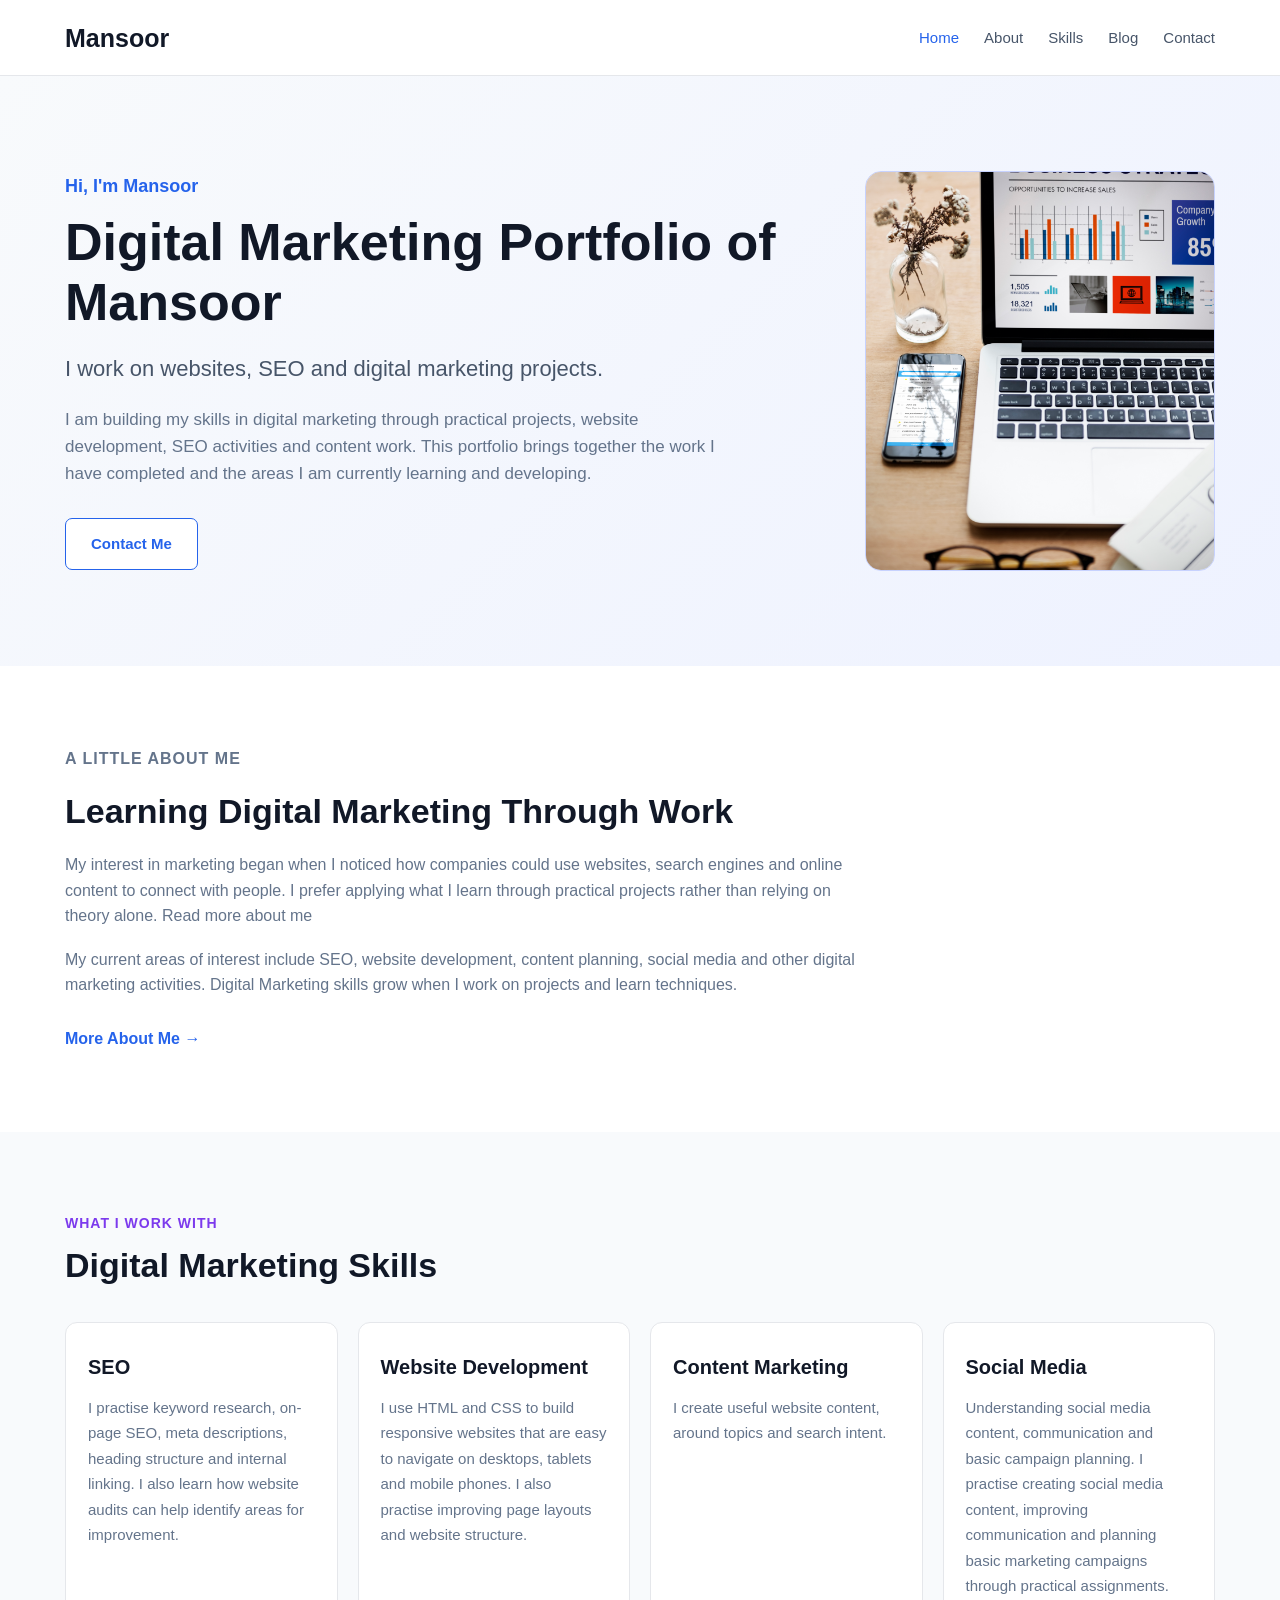
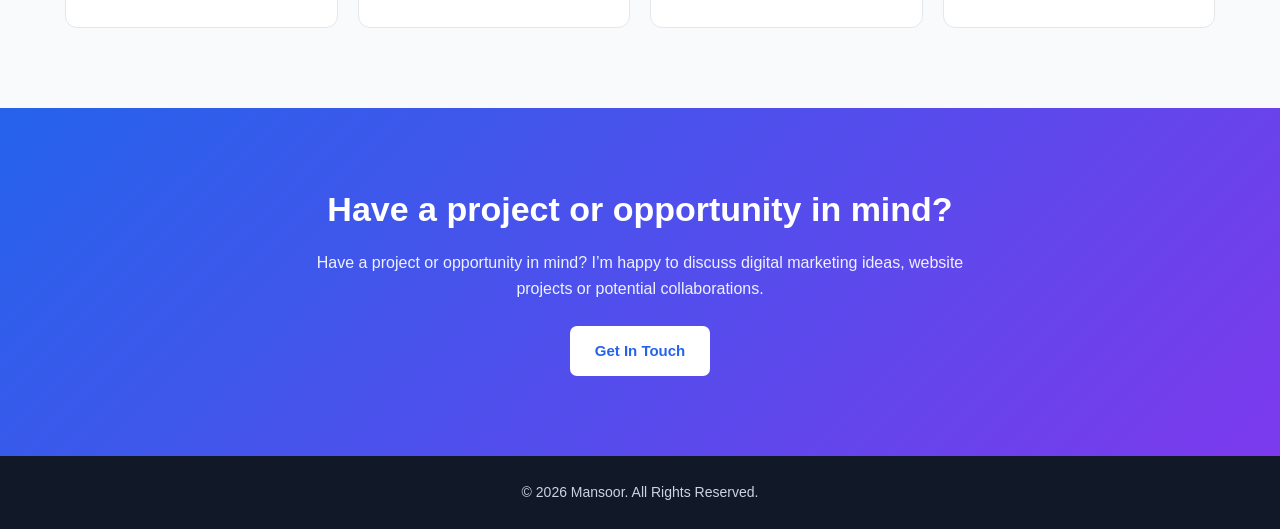
==== index.html @ a64ae4cc "Add canonical URLs for SEO" ====
<!DOCTYPE html>
<html lang="en">

<head>
    
<script type="application/ld+json">
{
  "@context": "https://schema.org",
  "@type": "Person",
  "name": "Mansoor",
  "jobTitle": "Digital Marketing Professional",
  "url": "https://mansoorvstar-lgtm.github.io/digital-marketing-portfolio/",
  "knowsAbout": [
    "Search Engine Optimization",
    "Website Development",
    "Content Marketing",
    "Digital Marketing"
  ]
}
</script>


<script type="application/ld+json">
{
  "@context": "https://schema.org",
  "@type": "WebSite",
  "name": "Mansoor | Digital Marketing Professional",
  "url": "https://mansoorvstar-lgtm.github.io/digital-marketing-portfolio/"
}
</script>


    
    <meta charset="UTF-8">

    <script type="text/javascript">
    (function(c,l,a,r,i,t,y){
        c[a]=c[a]||function(){(c[a].q=c[a].q||[]).push(arguments)};
        t=l.createElement(r);t.async=1;t.src="https://www.clarity.ms/tag/"+i;
        y=l.getElementsByTagName(r)[0];y.parentNode.insertBefore(t,y);
    })(window, document, "clarity", "script", "yx1mmnayr7");
</script>

    <meta name="viewport" content="width=device-width, initial-scale=1.0">

    <title>Mansoor | Digital Marketing Portfolio</title>


    <meta name="msvalidate.01" content="3443048EF9F736C839EA5D90EDDE23BC" />

    <meta name="description" content="Explore Mansoor's digital marketing portfolio featuring SEO practice, website development, content marketing and practical website projects.">
    <link rel="stylesheet" href="CSS/style.css">

    
<!-- Google tag (gtag.js) -->
<script async src="https://www.googletagmanager.com/gtag/js?id=G-HYNZ5QXBGD"></script>
<script>
  window.dataLayer = window.dataLayer || [];
  function gtag(){dataLayer.push(arguments);}
  gtag('js', new Date());
  gtag('config', 'G-HYNZ5QXBGD');
</script>

<link rel="canonical" href="https://mansoorvstar-lgtm.github.io/digital-marketing-portfolio/">

</head>


<body>

    <!-- Header -->
    <header class="header">

        <div class="container nav-container">

            <a href="index.html" class="logo">
                Mansoor
            </a>

            <nav class="navbar">
                <a href="index.html" class="active">Home</a>
                <a href="about.html">About</a>
                <a href="skills.html">Skills</a>
                <a href="blog.html">Blog</a>
                <a href="contact.html">Contact</a>
            </nav>

        </div>

    </header>


    <!-- Hero Section -->
    <main>

        <section class="hero">

            <div class="container hero-content">

                <div class="hero-text">

                    <p class="hero-small-title">
                        Hi, I'm Mansoor
                    </p>

                    <h1>Digital Marketing Portfolio of Mansoor</h1>

                    <h2>
                        I work on websites, SEO and digital marketing projects.
                    </h2>

                    <p class="hero-description">
                        I am building my skills in digital marketing through practical projects, website development, SEO activities and content work. This portfolio brings together the work I have completed and the areas I am currently learning and developing.
                    </p>

                    <div class="hero-buttons">

                        <a href="contact.html" class="btn secondary-btn">
                            Contact Me
                        </a>

                    </div>

                    </div>

                <div class="hero-image">

    <img src="Images/laptop-office-wooden-table-workplace-technology-concept.jpg"
    alt="Mansoor - Digital Marketing Professional">

</div>

</div>

        </section>


        <!-- About Preview -->
        <section class="intro">

            <div class="container">

                <p class="section-label">
                    A Little About Me
                </p>

                <h2>
                    Learning Digital Marketing Through Work
                </h2>

                <p>
                    My interest in marketing began when I noticed how companies could use websites, search engines and online content to connect with people. I prefer applying what I learn through practical projects rather than relying on theory alone.
                    <a href="about.html">Read more about me</a>
                </p>

                <p>
                    My current areas of interest include SEO, website development, content planning, social media and other digital marketing activities. Digital Marketing skills grow when I work on projects and learn techniques.
                </p>

                <a href="about.html" class="text-link">
                    More About Me →
                </a>

            </div>

        </section>


        <!-- Skills Preview -->
        <section class="skills-preview">

            <div class="container">

                <p class="section-label">
                    What I Work With
                </p>
<h2>Digital Marketing Skills</h2>

                <div class="skills-grid">

                    <div class="skill-card">
                        <h3>SEO</h3>
                        <p>
                            I practise keyword research, on-page SEO, meta descriptions, heading structure and internal linking. I also learn how website audits can help identify areas for improvement.
                        </p>
                    </div>

                    <div class="skill-card">
                        <h3>Website Development</h3>
                        <p>
                            I use HTML and CSS to build responsive websites that are easy to navigate on desktops, tablets and mobile phones. I also practise improving page layouts and website structure.
                        </p>
                    </div>

                    <div class="skill-card">
                        <h3>Content Marketing</h3>
                        <p>
                            I create useful website content, around topics and search intent.
                        </p>
                    </div>

                    <div class="skill-card">
                        <h3>Social Media</h3>
                        <p>
                            Understanding social media content, communication and basic campaign planning.

                           I practise creating social media content, improving communication and planning basic marketing campaigns through practical assignments.
                        </p>
                    </div>

                </div>

            </div>

        </section>


        


        <!-- Call To Action -->
        <section class="contact-cta">

            <div class="container">

                <h2>
                    Have a project or opportunity in mind?
                </h2>

                <p>
                    Have a project or opportunity in mind? I’m happy to discuss digital marketing ideas, website projects or potential collaborations.
                </p>

                <a href="contact.html" class="btn primary-btn">
                    Get In Touch
                </a>

            </div>

        </section>

    </main>


    <!-- Footer -->
    <footer class="footer">

        <div class="container">

            <p>
                © 2026 Mansoor. All Rights Reserved.
            </p>

        </div>

    </footer>


    <script src="js/script.js"></script>

</body>

</html>
---- CSS/style.css ----
/* ================================
   GENERAL RESET
================================ */

* {
    margin: 0;
    padding: 0;
    box-sizing: border-box;
}

html {
    scroll-behavior: smooth;
}

body {
    font-family: Arial, Helvetica, sans-serif;
    line-height: 1.6;
    color: #111827;
    background: #ffffff;
}

a {
    text-decoration: none;
    color: inherit;
}

img {
    max-width: 100%;
    display: block;
}

.container {
    width: 90%;
    max-width: 1150px;
    margin: 0 auto;
}


/* ================================
   HEADER
================================ */

.header {
    background: #ffffff;
    border-bottom: 1px solid #e5e7eb;
    position: sticky;
    top: 0;
    z-index: 1000;
}

.nav-container {
    min-height: 75px;
    display: flex;
    align-items: center;
    justify-content: space-between;
    gap: 30px;
}

.logo {
    font-size: 25px;
    font-weight: 700;
    color: #111827;
}

.navbar {
    display: flex;
    align-items: center;
    gap: 25px;
}

.navbar a {
    font-size: 15px;
    color: #475569;
    transition: 0.3s ease;
}

.navbar a:hover,
.navbar a.active {
    color: #2563eb;
}


/* ================================
   HERO SECTION
================================ */

.hero {
    padding: 95px 0;
    background: linear-gradient(135deg, #f8fafc 0%, #eef2ff 100%);
}

.hero-content {
    display: grid;
    grid-template-columns: minmax(0, 1fr) 350px;
    align-items: center;
    gap: 60px;
}

.hero-text {
    min-width: 0;
}

.hero-small-title {
    font-size: 18px;
    color: #2563eb;
    font-weight: 600;
    margin-bottom: 12px;
}

.hero h1 {
    font-size: 52px;
    line-height: 1.15;
    color: #111827;
    margin-bottom: 18px;
}

.hero h2 {
    font-size: 22px;
    font-weight: 500;
    color: #475569;
    margin-bottom: 20px;
}

.hero-description {
    max-width: 650px;
    color: #64748b;
    font-size: 17px;
    margin-bottom: 30px;
}

.hero-buttons {
    display: flex;
    gap: 15px;
    flex-wrap: wrap;
}


/* ================================
   HERO IMAGE
================================ */

.hero-image {
    width: 350px;
    display: flex;
    justify-content: center;
    align-items: center;
}

.hero-image img {
    width: 350px;
    height: 400px;
    object-fit: cover;
    border-radius: 16px;
    border: 1px solid #c7d2fe;
}


/* ================================
   BUTTONS
================================ */

.btn {
    display: inline-block;
    padding: 13px 25px;
    border-radius: 7px;
    font-size: 15px;
    font-weight: 600;
    transition: 0.3s ease;
}

.primary-btn {
    background: #2563eb;
    color: #ffffff;
}

.primary-btn:hover {
    background: #1d4ed8;
    transform: translateY(-2px);
}

.secondary-btn {
    border: 1px solid #2563eb;
    color: #2563eb;
    background: #ffffff;
}

.secondary-btn:hover {
    background: #2563eb;
    color: #ffffff;
}


/* ================================
   COMMON SECTIONS
================================ */

.intro,
.skills-preview,
.projects-preview,
.contact-cta {
    padding: 80px 0;
}

.section-label {
    color: #7c3aed;
    font-size: 14px;
    font-weight: 700;
    text-transform: uppercase;
    letter-spacing: 1px;
    margin-bottom: 10px;
}

.intro h2,
.skills-preview h2,
.projects-preview h2,
.contact-cta h2 {
    font-size: 34px;
    line-height: 1.25;
    color: #111827;
    margin-bottom: 20px;
}

.intro p,
.projects-preview p {
    max-width: 800px;
    color: #64748b;
    font-size: 16px;
    margin-bottom: 18px;
}


/* ================================
   TEXT LINK
================================ */

.text-link {
    display: inline-block;
    margin-top: 10px;
    color: #2563eb;
    font-weight: 600;
}

.text-link:hover {
    color: #7c3aed;
}


/* ================================
   SKILLS SECTION
================================ */

.skills-preview {
    background: #f8fafc;
}

.skills-grid {
    display: grid;
    grid-template-columns: repeat(4, 1fr);
    gap: 20px;
    margin-top: 35px;
}

.skill-card {
    background: #ffffff;
    padding: 28px 22px;
    border: 1px solid #e5e7eb;
    border-radius: 12px;
    transition: 0.3s ease;
}

.skill-card:hover {
    transform: translateY(-6px);
    border-color: #c7d2fe;
    box-shadow: 0 12px 30px rgba(37, 99, 235, 0.10);
}

.skill-card h3 {
    font-size: 20px;
    color: #111827;
    margin-bottom: 12px;
}

.skill-card p {
    color: #64748b;
    font-size: 15px;
    line-height: 1.7;
}


/* ================================
   PROJECTS SECTION
================================ */

.projects-preview {
    text-align: center;
    background: #ffffff;
}

.projects-preview p {
    margin-left: auto;
    margin-right: auto;
    margin-bottom: 28px;
}


/* ================================
   CONTACT CTA
================================ */

.contact-cta {
    background: linear-gradient(135deg, #2563eb 0%, #7c3aed 100%);
    text-align: center;
    color: #ffffff;
}

.contact-cta h2 {
    color: #ffffff;
}

.contact-cta p {
    max-width: 700px;
    margin: 0 auto 25px;
    color: #eef2ff;
    font-size: 16px;
}

.contact-cta .primary-btn {
    background: #ffffff;
    color: #2563eb;
}

.contact-cta .primary-btn:hover {
    background: #f1f5f9;
}


/* ================================
   FOOTER
================================ */

.footer {
    background: #111827;
    color: #ffffff;
    text-align: center;
    padding: 25px 0;
}

.footer p {
    font-size: 14px;
    color: #cbd5e1;
}


/* ================================
   SKILLS PAGE
================================ */

.page-header {
    padding: 90px 0 60px;
    background: linear-gradient(135deg, #f8fafc, #eef2ff);
    text-align: center;
}

.page-header .section-label {
    margin-bottom: 12px;
}

.page-header h1 {
    font-size: 42px;
    margin-bottom: 18px;
    color: #111827;
}

.page-header p {
    max-width: 700px;
    margin: 0 auto;
    color: #64748b;
    line-height: 1.8;
    font-size: 17px;
}

.skills-section {
    padding: 80px 0;
    background: #ffffff;
}

.skill-detail {
    max-width: 900px;
    margin: 0 auto 28px;
    padding: 32px 36px;
    background: #f8fafc;
    border: 1px solid #e2e8f0;
    border-radius: 14px;
    transition: 0.3s ease;
}

.skill-detail:hover {
    transform: translateY(-4px);
    border-color: #c7d2fe;
    box-shadow: 0 10px 30px rgba(37, 99, 235, 0.08);
}

.skill-detail h2 {
    margin-bottom: 14px;
    color: #2563eb;
    font-size: 24px;
}

.skill-detail p {
    margin: 0;
    color: #475569;
    line-height: 1.8;
    font-size: 16px;
}


/* ================================
   ABOUT PAGE
================================ */

.about-page {
    background: #ffffff;
}

.about-hero {
    padding: 90px 0 70px;
    background: linear-gradient(135deg, #f8fafc 0%, #eef2ff 100%);
}

.about-hero-content {
    max-width: 900px;
}

.about-hero .section-label {
    margin-bottom: 12px;
}

.about-hero h1 {
    font-size: 44px;
    line-height: 1.2;
    color: #111827;
    margin-bottom: 20px;
}

.about-hero-intro {
    max-width: 800px;
    color: #64748b;
    font-size: 17px;
    line-height: 1.9;
}

.about-content {
    padding: 80px 0;
    background: #ffffff;
}

.about-text {
    max-width: 900px;
    margin: 0 auto;
}

.about-text p {
    color: #475569;
    font-size: 16px;
    line-height: 1.9;
    margin-bottom: 24px;
}

.about-text p:last-child {
    margin-bottom: 0;
}

.about-highlight {
    margin-top: 30px;
    padding: 22px 25px;
    border-left: 4px solid #7c3aed;
    background: #f5f3ff;
    border-radius: 8px;
}

.about-highlight p {
    margin: 0;
    color: #4c1d95;
}


/* ================================
   BLOG PAGE
================================ */

.blog-page {
    padding: 80px 0;
    background: #ffffff;
}

.blog-header {
    padding: 90px 0 60px;
    background: linear-gradient(135deg, #f8fafc, #eef2ff);
}

.blog-header-content {
    max-width: 850px;
}

.blog-header .section-label {
    margin-bottom: 12px;
}

.blog-header h1 {
    font-size: 44px;
    line-height: 1.2;
    color: #111827;
    margin-bottom: 20px;
}

.blog-header p {
    max-width: 750px;
    color: #64748b;
    font-size: 17px;
    line-height: 1.8;
}

.blog-content {
    max-width: 900px;
    margin: 0 auto;
}

.blog-post {
    padding: 35px 0;
    border-bottom: 1px solid #e5e7eb;
}

.blog-post:last-child {
    border-bottom: none;
}

.blog-post h2 {
    color: #2563eb;
    font-size: 27px;
    line-height: 1.3;
    margin-bottom: 18px;
}

.blog-post p {
    color: #475569;
    font-size: 16px;
    line-height: 1.9;
    margin-bottom: 20px;
}

.blog-post p:last-child {
    margin-bottom: 0;
}

.blog-highlight {
    margin: 20px 0 0;
    padding: 22px 25px;
    background: #f5f3ff;
    border-left: 4px solid #7c3aed;
    border-radius: 8px;
}

.blog-highlight p {
    margin: 0;
    color: #4c1d95;
}


/* ================================
   CONTACT PAGE
================================ */

.contact-page {
    background: #ffffff;
}

.contact-hero {
    padding: 90px 0 65px;
    background: linear-gradient(135deg, #f8fafc 0%, #eef2ff 100%);
}

.contact-hero h1 {
    font-size: 44px;
    line-height: 1.2;
    color: #111827;
    margin-bottom: 20px;
}

.contact-intro {
    max-width: 800px;
    color: #64748b;
    font-size: 17px;
    line-height: 1.9;
}

.contact-content {
    padding: 80px 0;
    background: #ffffff;
}

.contact-grid {
    display: grid;
    grid-template-columns: 1fr 1fr;
    gap: 50px;
    align-items: start;
}

.contact-info {
    padding: 35px;
    background: #f8fafc;
    border: 1px solid #e2e8f0;
    border-radius: 16px;
}

.contact-info h2 {
    color: #111827;
    font-size: 28px;
    margin-bottom: 20px;
}

.contact-info > p {
    color: #475569;
    font-size: 16px;
    line-height: 1.9;
    margin-bottom: 30px;
}

.contact-item {
    padding: 20px 0;
    border-top: 1px solid #e2e8f0;
}

.contact-item h3 {
    color: #2563eb;
    font-size: 18px;
    margin-bottom: 8px;
}

.contact-item p {
    color: #64748b;
    font-size: 15px;
    line-height: 1.7;
}

.interest-list {
    list-style: none;
    padding: 0;
    margin: 0;
}

.interest-list li {
    position: relative;
    padding: 7px 0 7px 20px;
    color: #64748b;
    font-size: 15px;
}

.interest-list li::before {
    content: "•";
    position: absolute;
    left: 0;
    color: #7c3aed;
    font-weight: 700;
}

.contact-form-box {
    background: #ffffff;
    padding: 35px;
    border: 1px solid #e2e8f0;
    border-radius: 16px;
}

.contact-form-box h2 {
    color: #111827;
    font-size: 28px;
    margin-bottom: 15px;
}

.contact-form-box > p {
    color: #64748b;
    font-size: 15px;
    line-height: 1.8;
    margin-bottom: 30px;
}

.contact-form {
    width: 100%;
}

.form-group {
    margin-bottom: 20px;
}

.form-group label {
    display: block;
    margin-bottom: 8px;
    color: #111827;
    font-size: 15px;
    font-weight: 600;
}

.form-group input,
.form-group textarea {
    width: 100%;
    padding: 13px 15px;
    border: 1px solid #cbd5e1;
    border-radius: 7px;
    background: #ffffff;
    color: #111827;
    font-family: Arial, Helvetica, sans-serif;
    font-size: 15px;
    outline: none;
    transition: 0.3s ease;
}

.form-group input:focus,
.form-group textarea:focus {
    border-color: #2563eb;
    box-shadow: 0 0 0 3px rgba(37, 99, 235, 0.08);
}

.form-group textarea {
    resize: vertical;
    min-height: 160px;
}

.contact-form .btn {
    border: none;
    cursor: pointer;
}


/* ================================
   TABLET
================================ */

@media (max-width: 900px) {

    .navbar {
        gap: 15px;
    }

    .navbar a {
        font-size: 14px;
    }

    .hero-content {
        grid-template-columns: minmax(0, 1fr) 280px;
        gap: 35px;
    }

    .hero h1 {
        font-size: 42px;
    }

    .hero-image {
        width: 280px;
    }

    .hero-image img {
        width: 280px;
        height: 330px;
    }

    .skills-grid {
        grid-template-columns: repeat(2, 1fr);
    }
}


/* ================================
   MOBILE
================================ */

@media (max-width: 700px) {

    .nav-container {
        min-height: 75px;
        padding: 15px 0;
    }

    .navbar {
        gap: 12px 18px;
        justify-content: center;
        flex-wrap: wrap;
    }

    .navbar a {
        font-size: 14px;
    }

    .hero {
        padding: 60px 0;
    }

    .hero-content {
        display: flex;
        flex-direction: column;
        text-align: center;
        gap: 35px;
    }

    .hero-text {
        width: 100%;
    }

    .hero h1 {
        font-size: 36px;
    }

    .hero h2 {
        font-size: 19px;
    }

    .hero-description {
        font-size: 16px;
        margin-left: auto;
        margin-right: auto;
    }

    .hero-buttons {
        justify-content: center;
    }

    .hero-image {
        width: 100%;
        display: flex;
        justify-content: center;
        align-items: center;
    }

    .hero-image img {
        width: 320px;
        max-width: 100%;
        height: 360px;
    }

    .intro,
    .skills-preview,
    .projects-preview,
    .contact-cta {
        padding: 60px 0;
    }

    .intro h2,
    .skills-preview h2,
    .projects-preview h2,
    .contact-cta h2 {
        font-size: 28px;
    }

    .skills-grid {
        grid-template-columns: 1fr;
    }

    .page-header {
        padding: 65px 20px 45px;
    }

    .page-header h1 {
        font-size: 32px;
    }

    .skills-section {
        padding: 50px 20px;
    }

    .skill-detail {
        padding: 25px 22px;
        margin-bottom: 20px;
    }

    .skill-detail h2 {
        font-size: 21px;
    }

    .skill-detail p {
        font-size: 15px;
    }

    .about-hero {
        padding: 65px 20px 50px;
    }

    .about-hero h1 {
        font-size: 34px;
    }

    .about-hero-intro {
        font-size: 16px;
    }

    .about-content {
        padding: 55px 20px;
    }

    .about-text p {
        font-size: 15px;
    }

    .blog-header {
        padding: 65px 20px 50px;
    }

    .blog-header h1 {
        font-size: 34px;
    }

    .blog-header p {
        font-size: 16px;
    }

    .blog-page {
        padding: 50px 20px;
    }

    .blog-content {
        max-width: 100%;
    }

    .blog-post {
        padding: 28px 0;
    }

    .blog-post h2 {
        font-size: 23px;
    }

    .blog-post p {
        font-size: 15px;
    }

    .contact-hero {
        padding: 65px 20px 50px;
    }

    .contact-hero h1 {
        font-size: 34px;
    }

    .contact-intro {
        font-size: 16px;
    }

    .contact-content {
        padding: 55px 20px;
    }

    .contact-grid {
        grid-template-columns: 1fr;
        gap: 30px;
    }

    .contact-info,
    .contact-form-box {
        padding: 28px 22px;
    }

    .contact-info h2,
    .contact-form-box h2 {
        font-size: 24px;
    }
}


/* ================================
   SMALL MOBILE
================================ */

@media (max-width: 450px) {

    .container {
        width: 92%;
    }

    .logo {
        font-size: 23px;
    }

    .navbar {
        gap: 10px 14px;
    }

    .navbar a {
        font-size: 13px;
    }

    .hero h1 {
        font-size: 31px;
    }

    .hero h2 {
        font-size: 18px;
    }

    .btn {
        width: 100%;
        text-align: center;
    }

    .hero-buttons {
        width: 100%;
    }

    .hero-image img {
        width: 280px;
        height: 320px;
    }

    .page-header h1,
    .about-hero h1,
    .blog-header h1,
    .contact-hero h1 {
        font-size: 30px;
    }

    .blog-page {
        padding: 45px 18px;
    }

    .blog-post h2 {
        font-size: 21px;
    }

    .contact-info,
    .contact-form-box {
        padding: 24px 18px;
    }

    .contact-info h2,
    .contact-form-box h2 {
        font-size: 22px;
    }

    .form-group input,
    .form-group textarea {
        font-size: 14px;
    }
}

@media (max-width: 900px) {
    .contact-grid {
        grid-template-columns: 1fr;
        gap: 30px;
    }
}

@media (max-width: 700px) {
    .contact-hero {
        padding: 55px 0 40px;
    }

    .contact-hero h1 {
        font-size: 34px;
    }

    .contact-content {
        padding: 45px 0;
    }

    .contact-info,
    .contact-form-box {
        padding: 22px;
    }
}
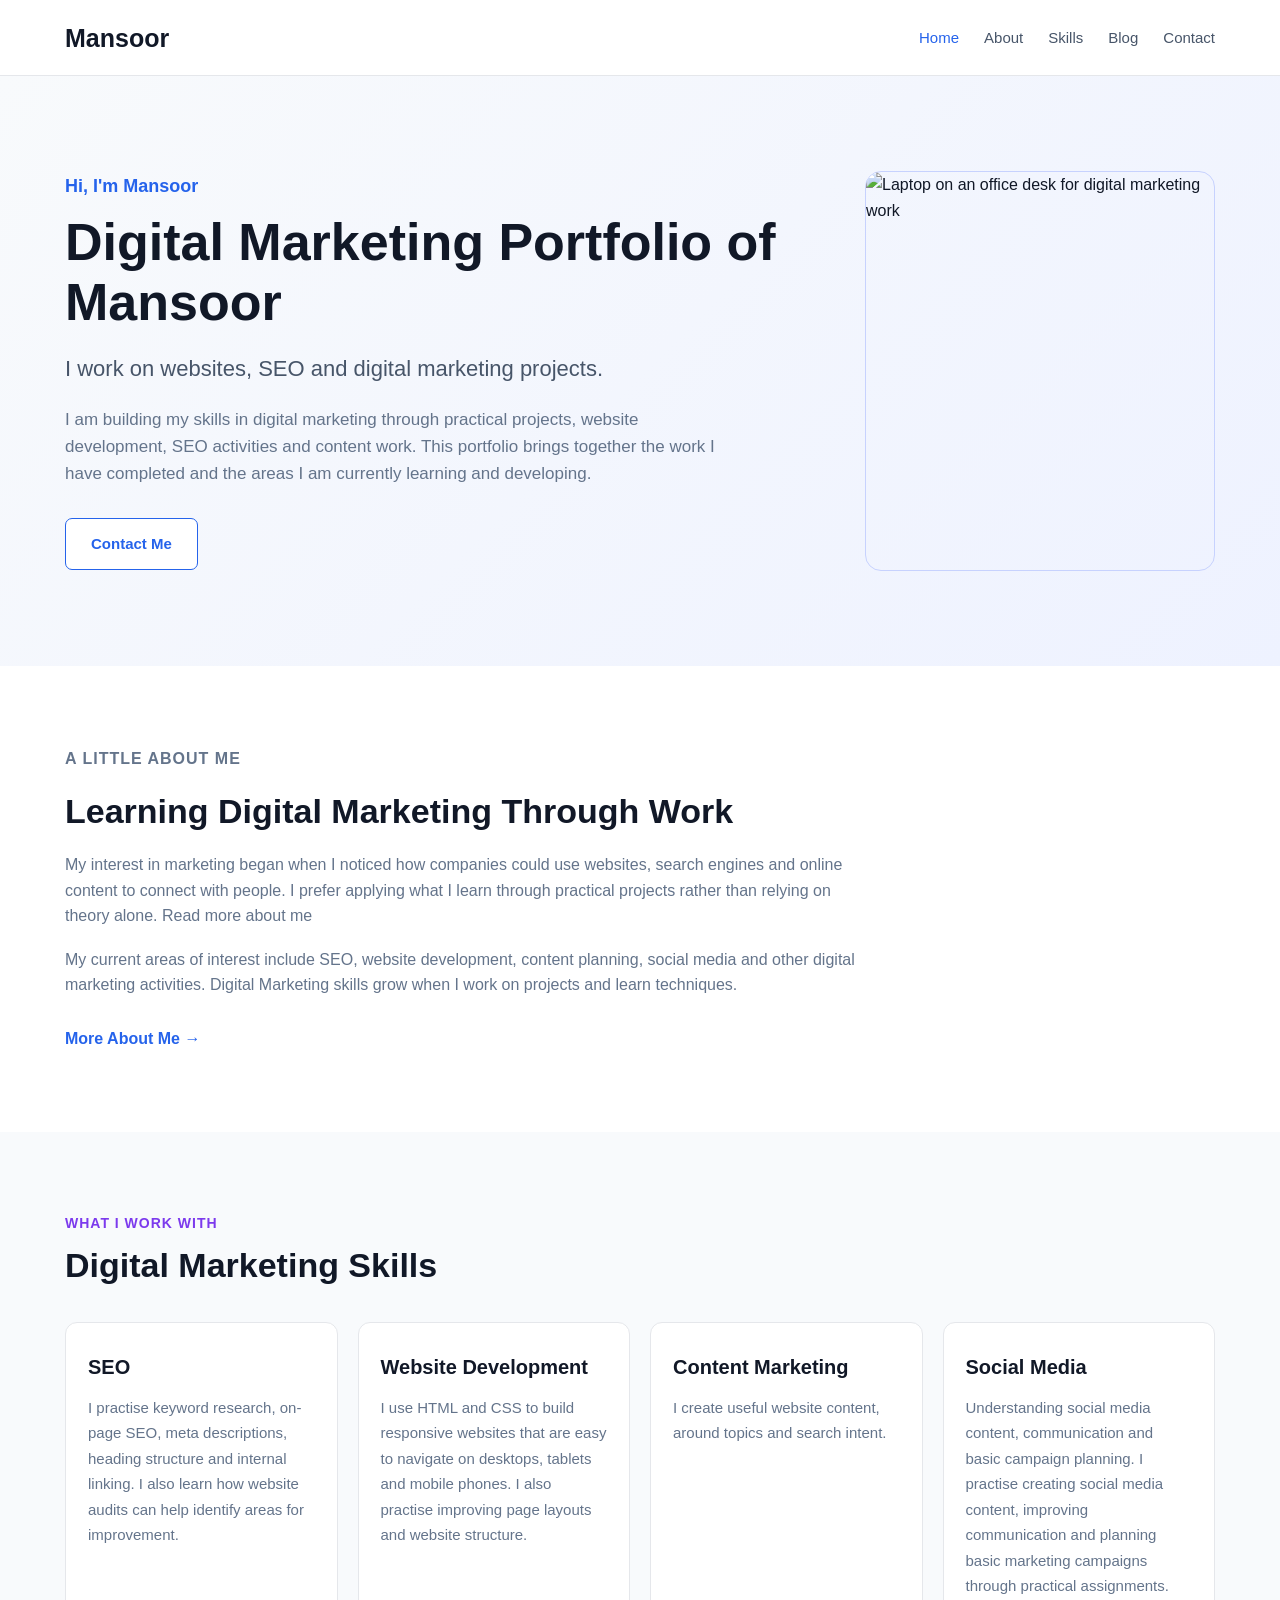
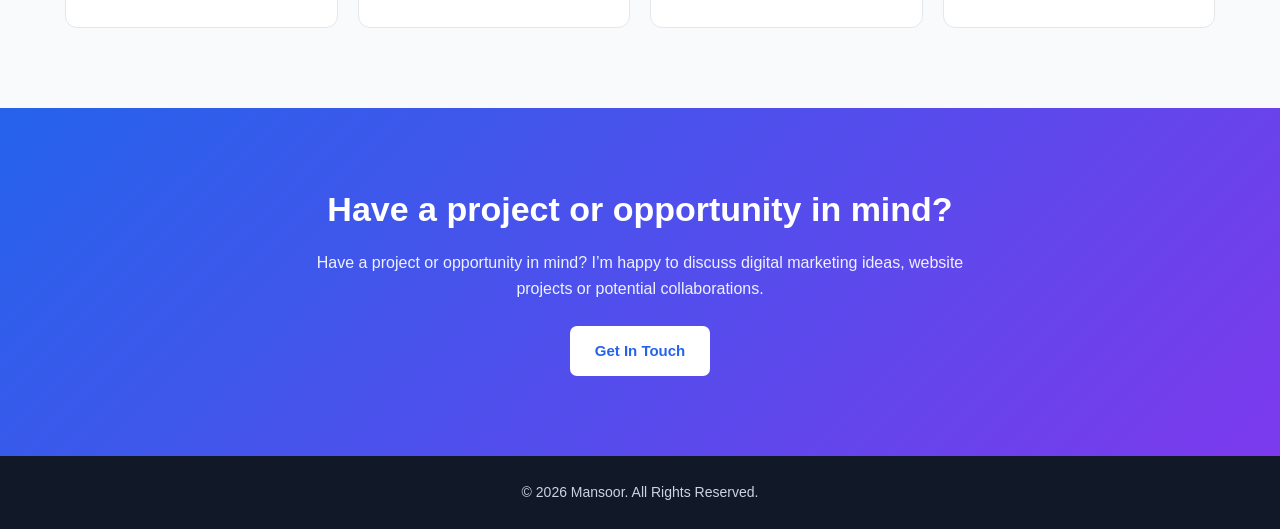
==== commit 4b8e4559: "Optimize homepage image for loading speed" ====
--- a/index.html
+++ b/index.html
@@ -33,6 +33,8 @@
     
     <meta charset="UTF-8">
 
+    
+
     <script type="text/javascript">
     (function(c,l,a,r,i,t,y){
         c[a]=c[a]||function(){(c[a].q=c[a].q||[]).push(arguments)};
@@ -49,6 +51,11 @@
     <meta name="msvalidate.01" content="3443048EF9F736C839EA5D90EDDE23BC" />
 
     <meta name="description" content="Explore Mansoor's digital marketing portfolio featuring SEO practice, website development, content marketing and practical website projects.">
+
+    <meta property="og:title" content="Mansoor | Digital Marketing Portfolio">
+<meta property="og:description" content="Explore Mansoor's digital marketing portfolio featuring SEO practice, website development, content marketing and practical website projects.">
+<meta property="og:url" content="https://mansoorvstar-lgtm.github.io/digital-marketing-portfolio/">
+<meta property="og:type" content="website">
     <link rel="stylesheet" href="CSS/style.css">
 
     
@@ -126,7 +133,8 @@
                 <div class="hero-image">
 
     <img src="Images/laptop-office-wooden-table-workplace-technology-concept.jpg"
-    alt="Mansoor - Digital Marketing Professional">
+alt="Laptop on an office desk for digital marketing work"
+fetchpriority="high">
 
 </div>
 
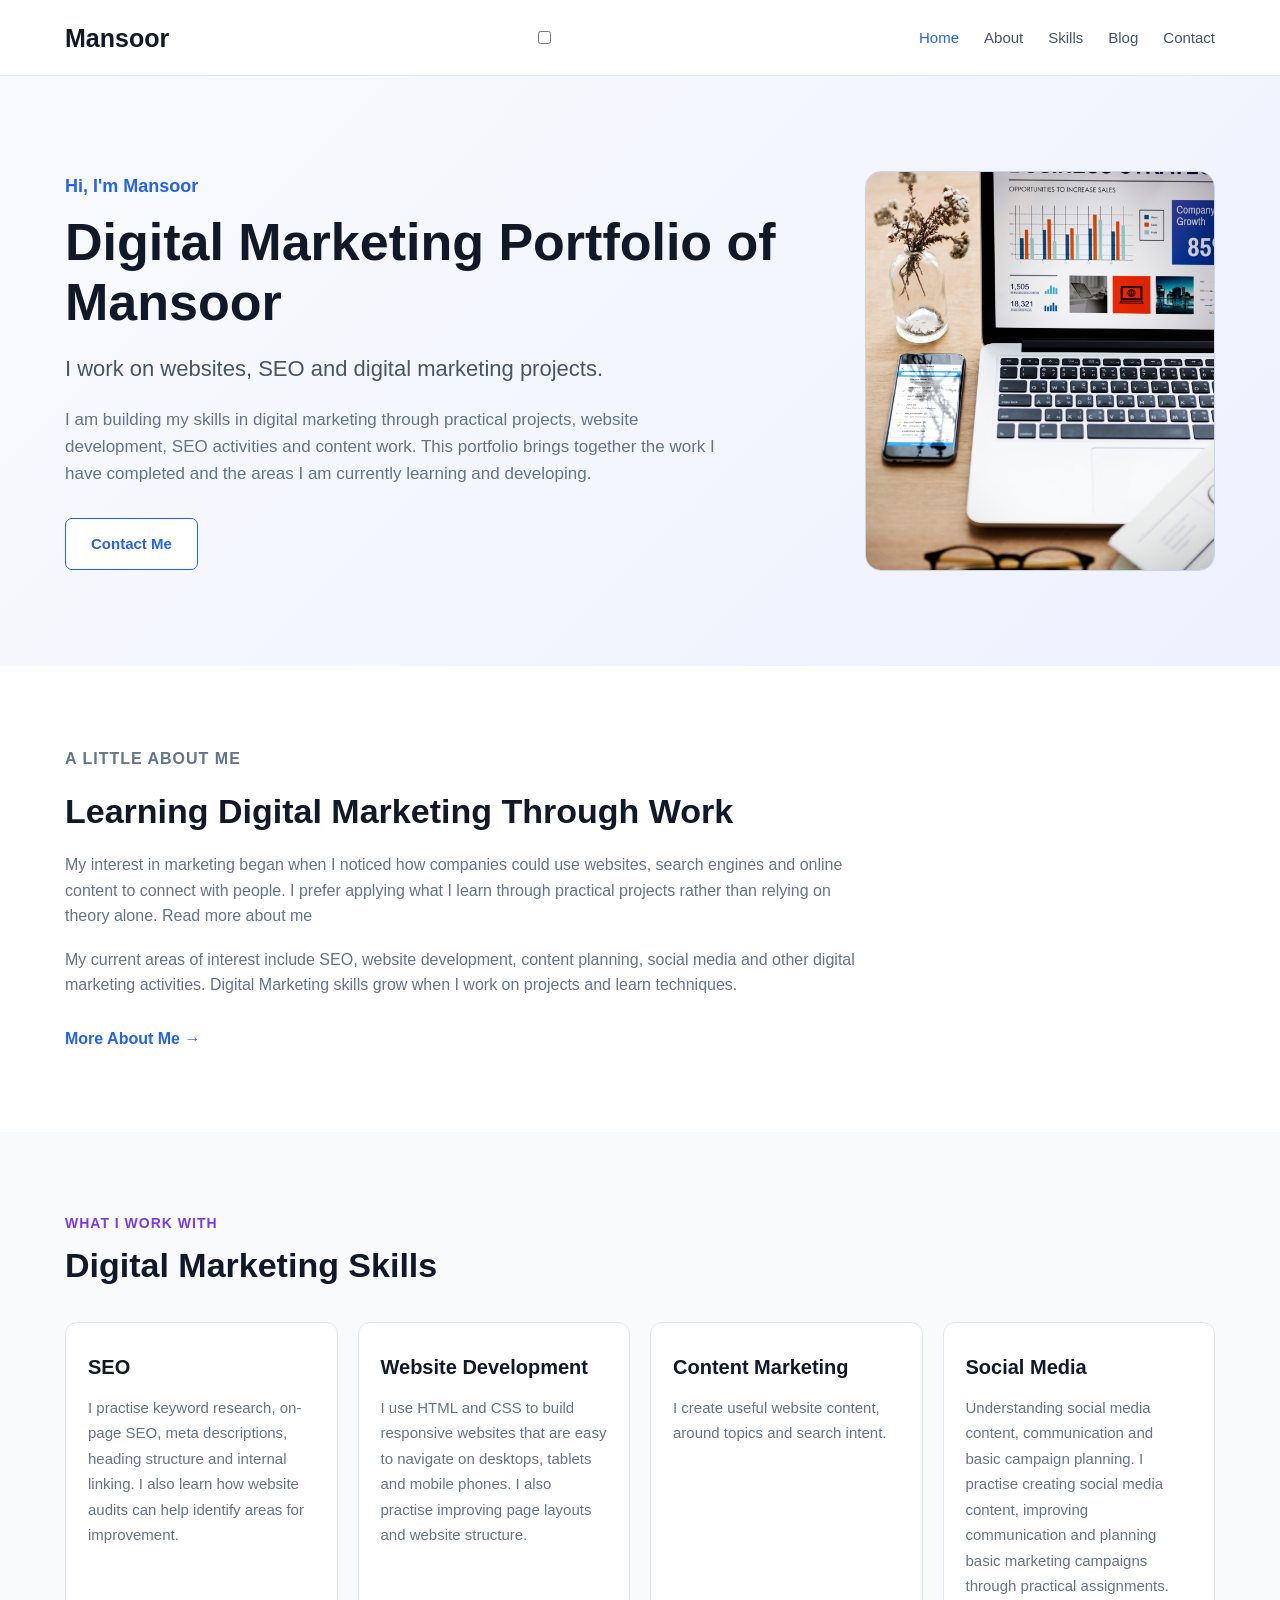
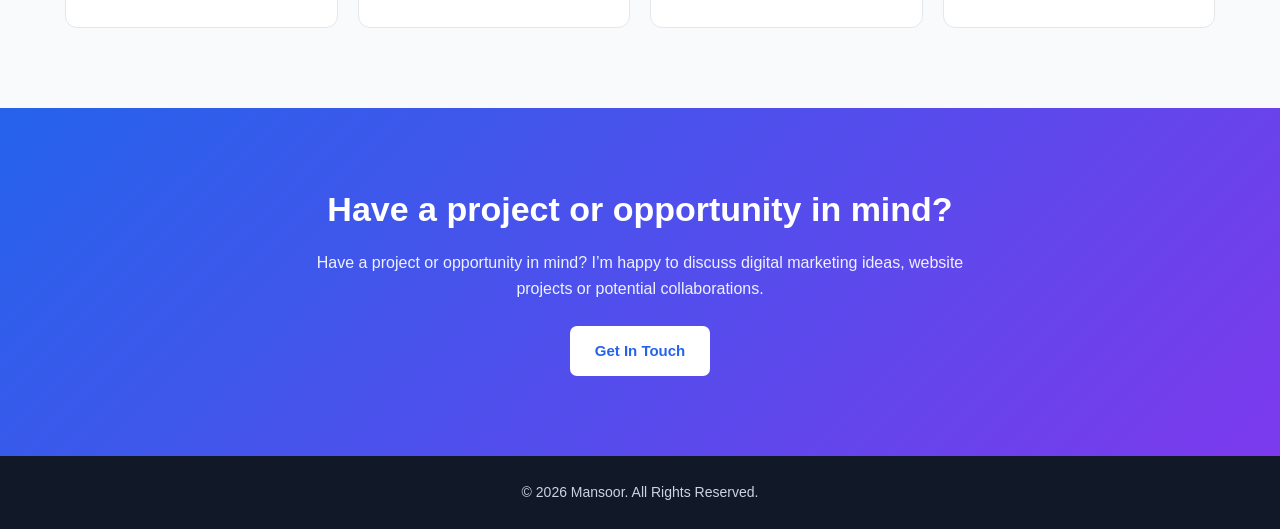
==== commit dd9ce944: "Add mobile hamburger menu" ====
--- a/index.html
+++ b/index.html
@@ -76,25 +76,30 @@
 <body>
 
     <!-- Header -->
-    <header class="header">
-
-        <div class="container nav-container">
-
-            <a href="index.html" class="logo">
-                Mansoor
-            </a>
-
-            <nav class="navbar">
-                <a href="index.html" class="active">Home</a>
-                <a href="about.html">About</a>
-                <a href="skills.html">Skills</a>
-                <a href="blog.html">Blog</a>
-                <a href="contact.html">Contact</a>
-            </nav>
-
-        </div>
-
-    </header>
+    <!-- Header -->
+<header class="header">
+    <div class="container nav-container">
+
+        <a href="index.html" class="logo">
+            Mansoor
+        </a>
+
+        <input type="checkbox" id="menu-toggle" class="menu-toggle">
+
+        <label for="menu-toggle" class="menu-icon" aria-label="Toggle navigation">
+            ☰
+        </label>
+
+        <nav class="navbar">
+            <a href="index.html" class="active">Home</a>
+            <a href="about.html">About</a>
+            <a href="skills.html">Skills</a>
+            <a href="blog.html">Blog</a>
+            <a href="contact.html">Contact</a>
+        </nav>
+
+    </div>
+</header>
 
 
     <!-- Hero Section -->
@@ -132,8 +137,10 @@
 
                 <div class="hero-image">
 
-    <img src="Images/laptop-office-wooden-table-workplace-technology-concept.jpg"
+    <img src="Images/laptop-office-wooden-table-workplace-technology-concept (1).jpg"
 alt="Laptop on an office desk for digital marketing work"
+width="4912"
+     height="7360"
 fetchpriority="high">
 
 </div>
--- a/CSS/style.css
+++ b/CSS/style.css
@@ -1062,4 +1062,48 @@
     .contact-form-box {
         padding: 22px;
     }
-}+}
+```css
+/* Mobile Hamburger Menu */
+
+.menu-toggle {
+    display: none;
+}
+
+.menu-icon {
+    display: none;
+    font-size: 28px;
+    cursor: pointer;
+    color: #2563eb;
+}
+
+@media (max-width: 768px) {
+    .nav-container {
+        position: relative;
+        flex-wrap: wrap;
+        justify-content: space-between;
+        align-items: center;
+    }
+
+    .menu-icon {
+        display: block;
+    }
+
+    .navbar {
+        display: none;
+        width: 100%;
+        flex-direction: column;
+        gap: 0;
+        padding-top: 15px;
+    }
+
+    .navbar a {
+        display: block;
+        padding: 12px 0;
+    }
+
+    .menu-toggle:checked ~ .navbar {
+        display: flex;
+    }
+}
+```
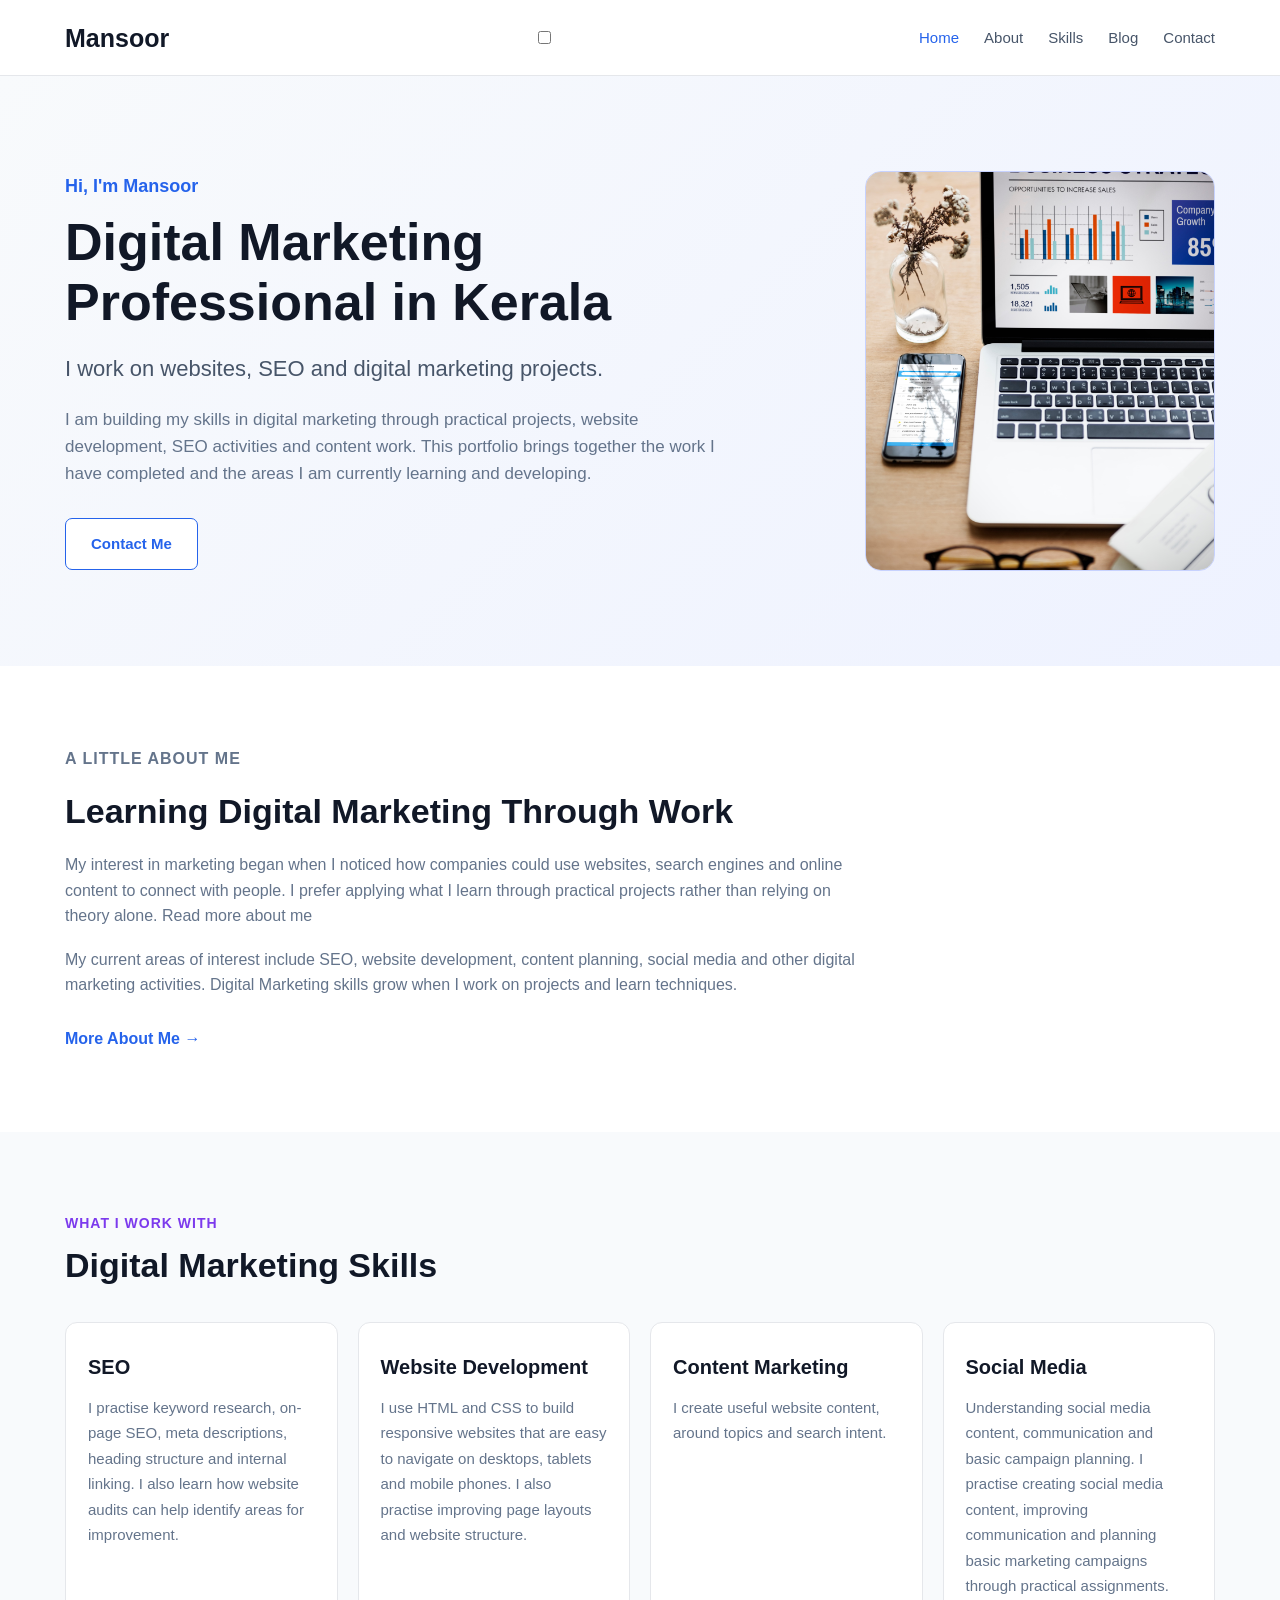
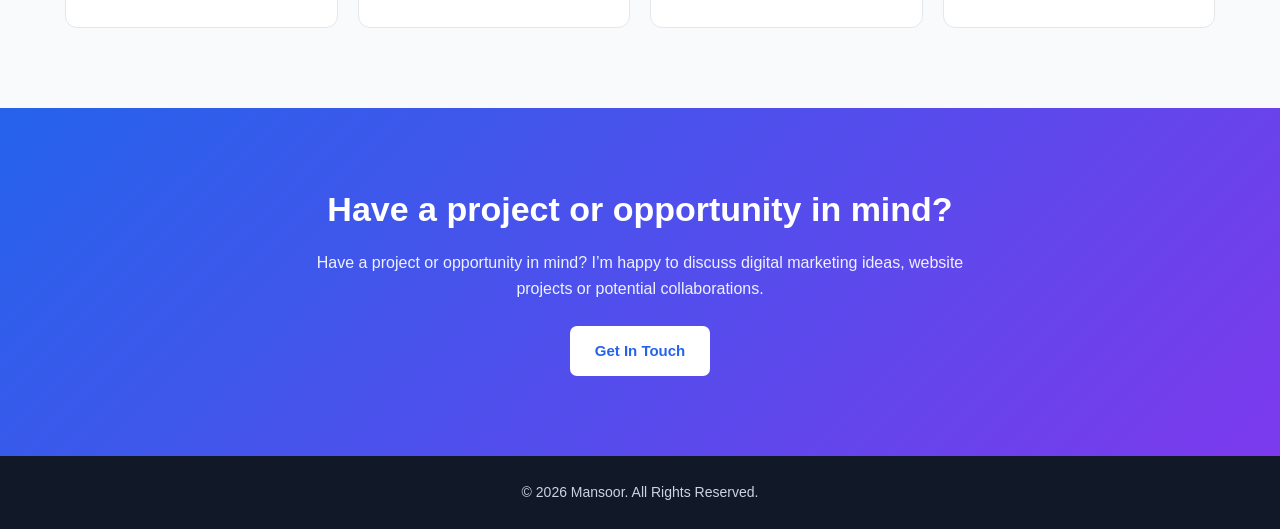
==== commit 65d67c85: "Update portfolio SEO and page content" ====
--- a/index.html
+++ b/index.html
@@ -45,12 +45,12 @@
 
     <meta name="viewport" content="width=device-width, initial-scale=1.0">
 
-    <title>Mansoor | Digital Marketing Portfolio</title>
+    <title>Digital Marketing Professional in Kerala | Mansoor</title>
 
 
     <meta name="msvalidate.01" content="3443048EF9F736C839EA5D90EDDE23BC" />
 
-    <meta name="description" content="Explore Mansoor's digital marketing portfolio featuring SEO practice, website development, content marketing and practical website projects.">
+    <meta name="description" content="Explore Mansoor's digital marketing portfolio in Kerala, featuring SEO practice, website development, content marketing and practical digital projects.">
 
     <meta property="og:title" content="Mansoor | Digital Marketing Portfolio">
 <meta property="og:description" content="Explore Mansoor's digital marketing portfolio featuring SEO practice, website development, content marketing and practical website projects.">
@@ -115,7 +115,7 @@
                         Hi, I'm Mansoor
                     </p>
 
-                    <h1>Digital Marketing Portfolio of Mansoor</h1>
+                    <h1>Digital Marketing Professional in Kerala</h1>
 
                     <h2>
                         I work on websites, SEO and digital marketing projects.
--- a/CSS/style.css
+++ b/CSS/style.css
@@ -1090,7 +1090,7 @@
     }
 
     .navbar {
-        display: none;
+         display: none !important;
         width: 100%;
         flex-direction: column;
         gap: 0;
@@ -1103,7 +1103,8 @@
     }
 
     .menu-toggle:checked ~ .navbar {
-        display: flex;
+    display: flex !important;
+}
     }
 }
 ```
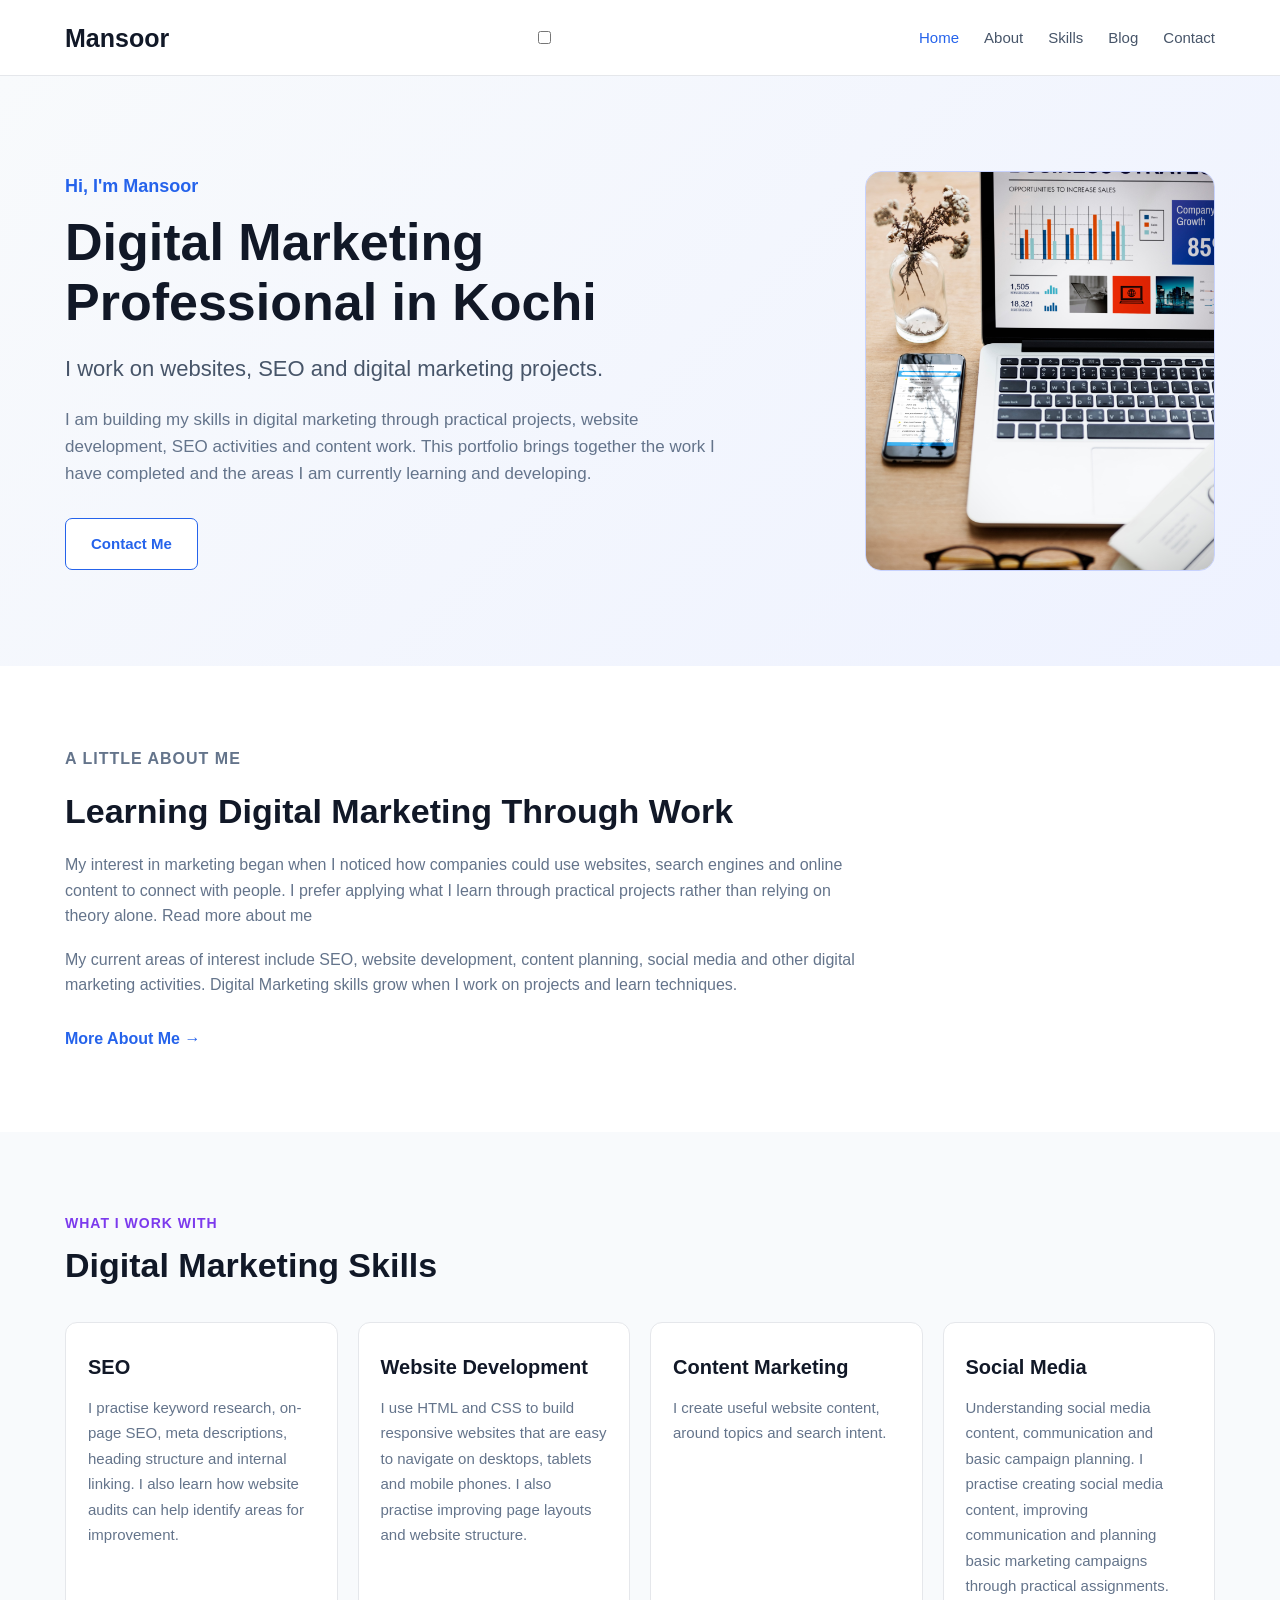
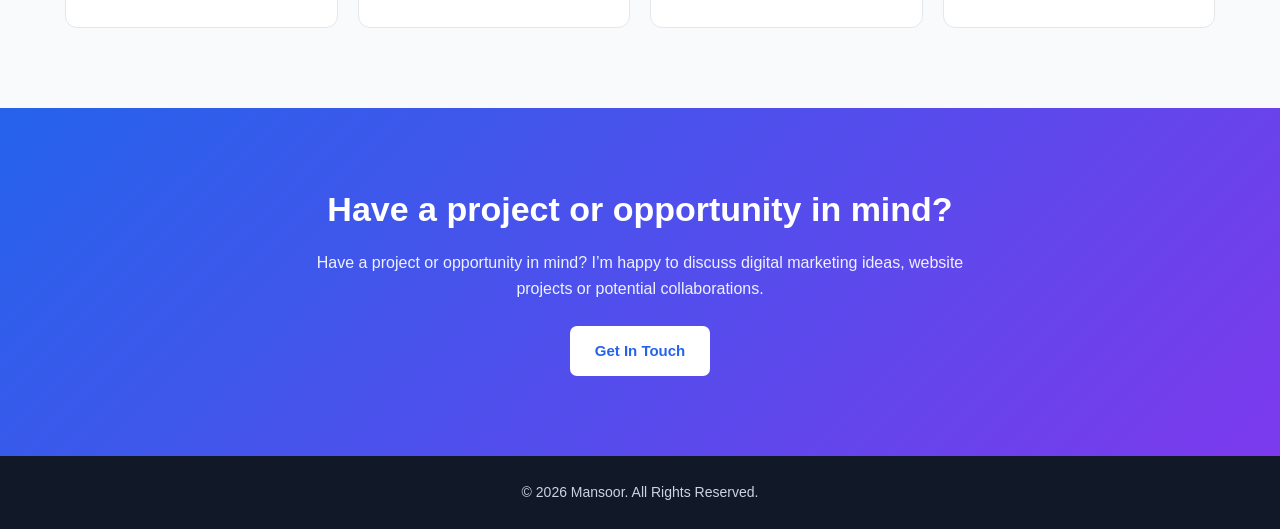
==== commit bca503f8: "Target digital marketing keyword in Kochi" ====
--- a/index.html
+++ b/index.html
@@ -45,12 +45,12 @@
 
     <meta name="viewport" content="width=device-width, initial-scale=1.0">
 
-    <title>Digital Marketing Professional in Kerala | Mansoor</title>
+    <title>Digital Marketing Professional in Kochi | Mansoor</title>
 
 
     <meta name="msvalidate.01" content="3443048EF9F736C839EA5D90EDDE23BC" />
 
-    <meta name="description" content="Explore Mansoor's digital marketing portfolio in Kerala, featuring SEO practice, website development, content marketing and practical digital projects.">
+    <meta name="description" content="Explore Mansoor's digital marketing portfolio for Kochi, featuring SEO, website development, content marketing and practical digital projects.">
 
     <meta property="og:title" content="Mansoor | Digital Marketing Portfolio">
 <meta property="og:description" content="Explore Mansoor's digital marketing portfolio featuring SEO practice, website development, content marketing and practical website projects.">
@@ -115,7 +115,7 @@
                         Hi, I'm Mansoor
                     </p>
 
-                    <h1>Digital Marketing Professional in Kerala</h1>
+                    <h1>Digital Marketing Professional in Kochi</h1>
 
                     <h2>
                         I work on websites, SEO and digital marketing projects.
--- a/CSS/style.css
+++ b/CSS/style.css
@@ -1104,7 +1104,6 @@
 
     .menu-toggle:checked ~ .navbar {
     display: flex !important;
-}
     }
 }
 ```
